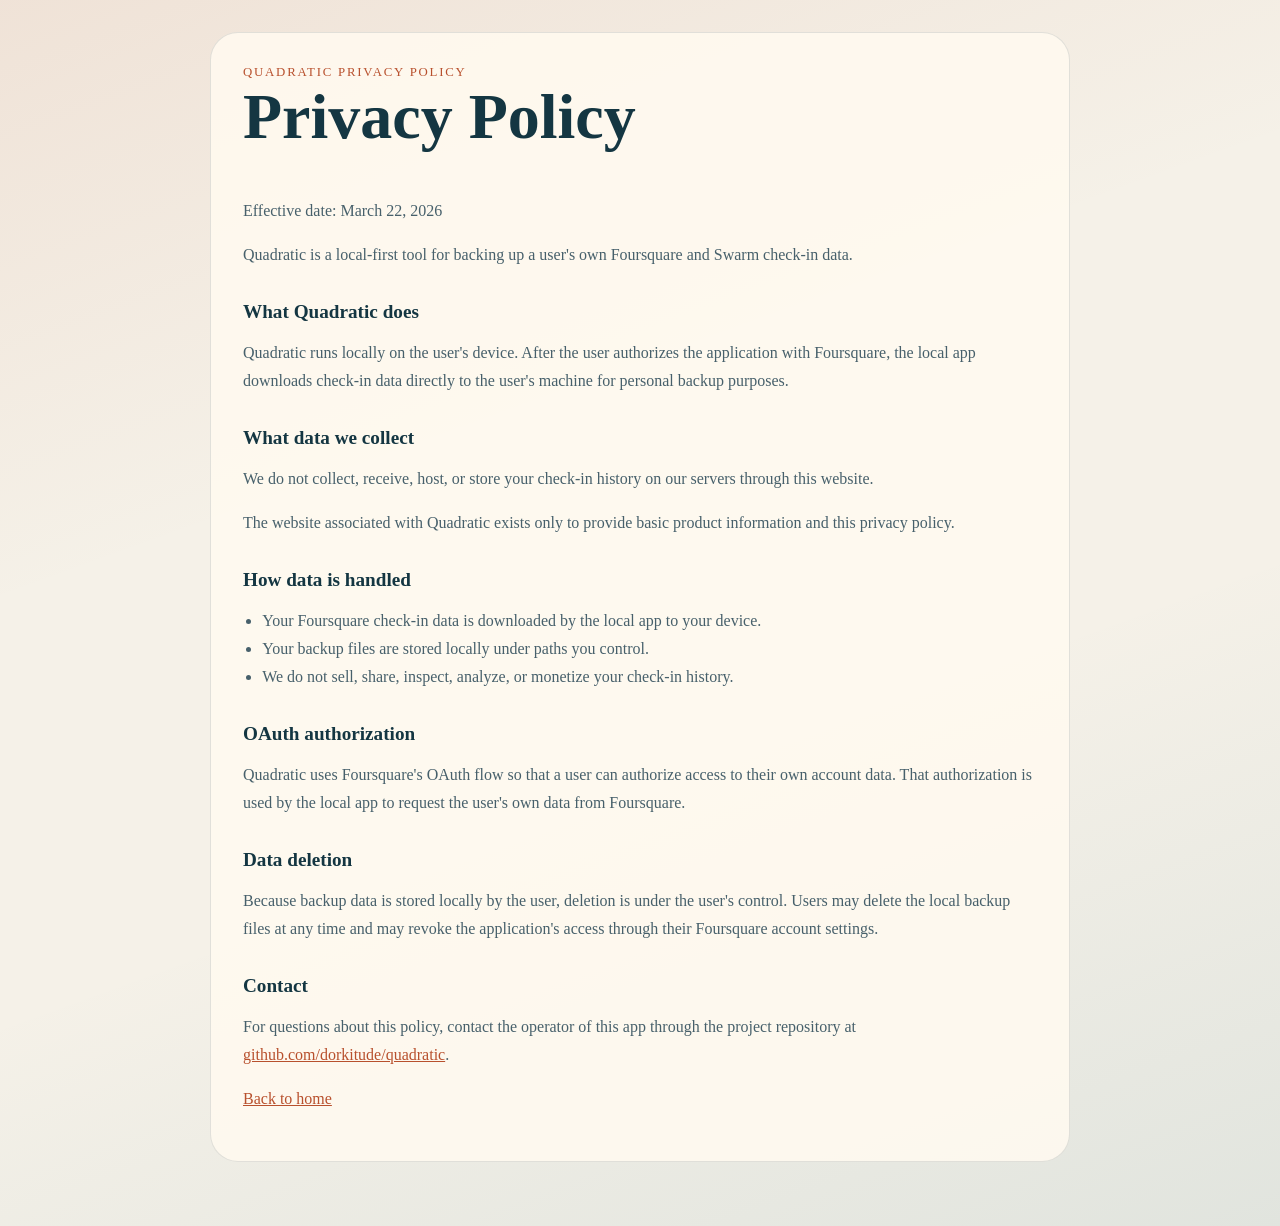
==== site/public/privacy.html @ 08fa749a "Initial commit" ====
<!doctype html>
<html lang="en">
  <head>
    <meta charset="utf-8">
    <meta name="viewport" content="width=device-width, initial-scale=1">
    <title>Quadratic Privacy Policy</title>
    <style>
      :root {
        --bg: #f5f1e8;
        --paper: #fffaf0;
        --ink: #143642;
        --muted: #47606b;
        --accent: #b8502d;
        --border: rgba(20, 54, 66, 0.12);
      }

      * {
        box-sizing: border-box;
      }

      body {
        margin: 0;
        font-family: Georgia, "Times New Roman", serif;
        color: var(--ink);
        background:
          linear-gradient(160deg, rgba(184, 80, 45, 0.09), transparent 36%),
          linear-gradient(340deg, rgba(22, 99, 122, 0.09), transparent 40%),
          var(--bg);
      }

      .shell {
        width: min(860px, calc(100% - 2rem));
        margin: 0 auto;
        padding: 2rem 0 4rem;
      }

      .card {
        background: rgba(255, 250, 240, 0.88);
        border: 1px solid var(--border);
        border-radius: 28px;
        padding: 2rem;
      }

      h1 {
        margin-top: 0;
        font-size: clamp(2.3rem, 8vw, 4rem);
      }

      h2 {
        margin-top: 2rem;
        font-size: 1.2rem;
      }

      p, li {
        line-height: 1.75;
        color: var(--muted);
      }

      a {
        color: var(--accent);
      }

      .meta {
        color: var(--accent);
        text-transform: uppercase;
        letter-spacing: 0.14em;
        font-size: 0.8rem;
      }

      ul {
        padding-left: 1.2rem;
      }
    </style>
  </head>
  <body>
    <div class="shell">
      <div class="card">
        <div class="meta">Quadratic Privacy Policy</div>
        <h1>Privacy Policy</h1>
        <p>Effective date: March 22, 2026</p>
        <p>
          Quadratic is a local-first tool for backing up a user's own
          Foursquare and Swarm check-in data.
        </p>

        <h2>What Quadratic does</h2>
        <p>
          Quadratic runs locally on the user's device. After the user authorizes
          the application with Foursquare, the local app downloads check-in data
          directly to the user's machine for personal backup purposes.
        </p>

        <h2>What data we collect</h2>
        <p>
          We do not collect, receive, host, or store your check-in history on
          our servers through this website.
        </p>
        <p>
          The website associated with Quadratic exists only to provide basic
          product information and this privacy policy.
        </p>

        <h2>How data is handled</h2>
        <ul>
          <li>Your Foursquare check-in data is downloaded by the local app to your device.</li>
          <li>Your backup files are stored locally under paths you control.</li>
          <li>We do not sell, share, inspect, analyze, or monetize your check-in history.</li>
        </ul>

        <h2>OAuth authorization</h2>
        <p>
          Quadratic uses Foursquare's OAuth flow so that a user can authorize
          access to their own account data. That authorization is used by the
          local app to request the user's own data from Foursquare.
        </p>

        <h2>Data deletion</h2>
        <p>
          Because backup data is stored locally by the user, deletion is under
          the user's control. Users may delete the local backup files at any
          time and may revoke the application's access through their Foursquare
          account settings.
        </p>

        <h2>Contact</h2>
        <p>
          For questions about this policy, contact the operator of this app
          through the project repository at
          <a href="https://github.com/dorkitude/quadratic">github.com/dorkitude/quadratic</a>.
        </p>

        <p><a href="/">Back to home</a></p>
      </div>
    </div>
  </body>
</html>
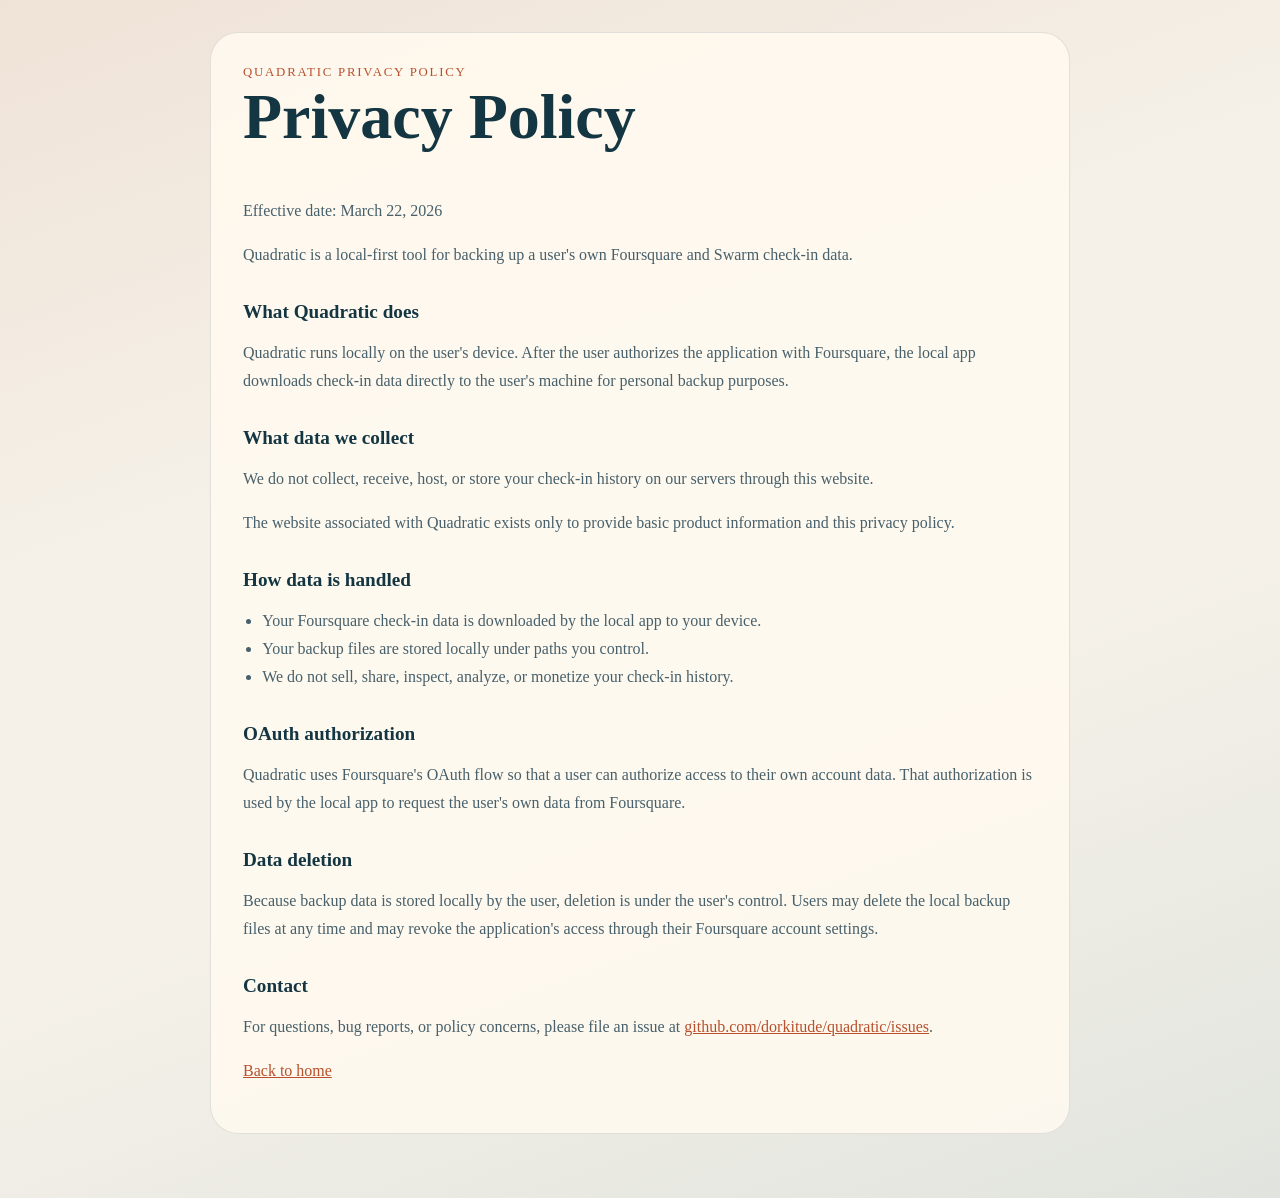
==== commit 62064899: "Update site GitHub ribbon and contact copy" ====
--- a/site/public/privacy.html
+++ b/site/public/privacy.html
@@ -124,9 +124,8 @@
 
         <h2>Contact</h2>
         <p>
-          For questions about this policy, contact the operator of this app
-          through the project repository at
-          <a href="https://github.com/dorkitude/quadratic">github.com/dorkitude/quadratic</a>.
+          For questions, bug reports, or policy concerns, please file an issue at
+          <a href="https://github.com/dorkitude/quadratic/issues">github.com/dorkitude/quadratic/issues</a>.
         </p>
 
         <p><a href="/">Back to home</a></p>
